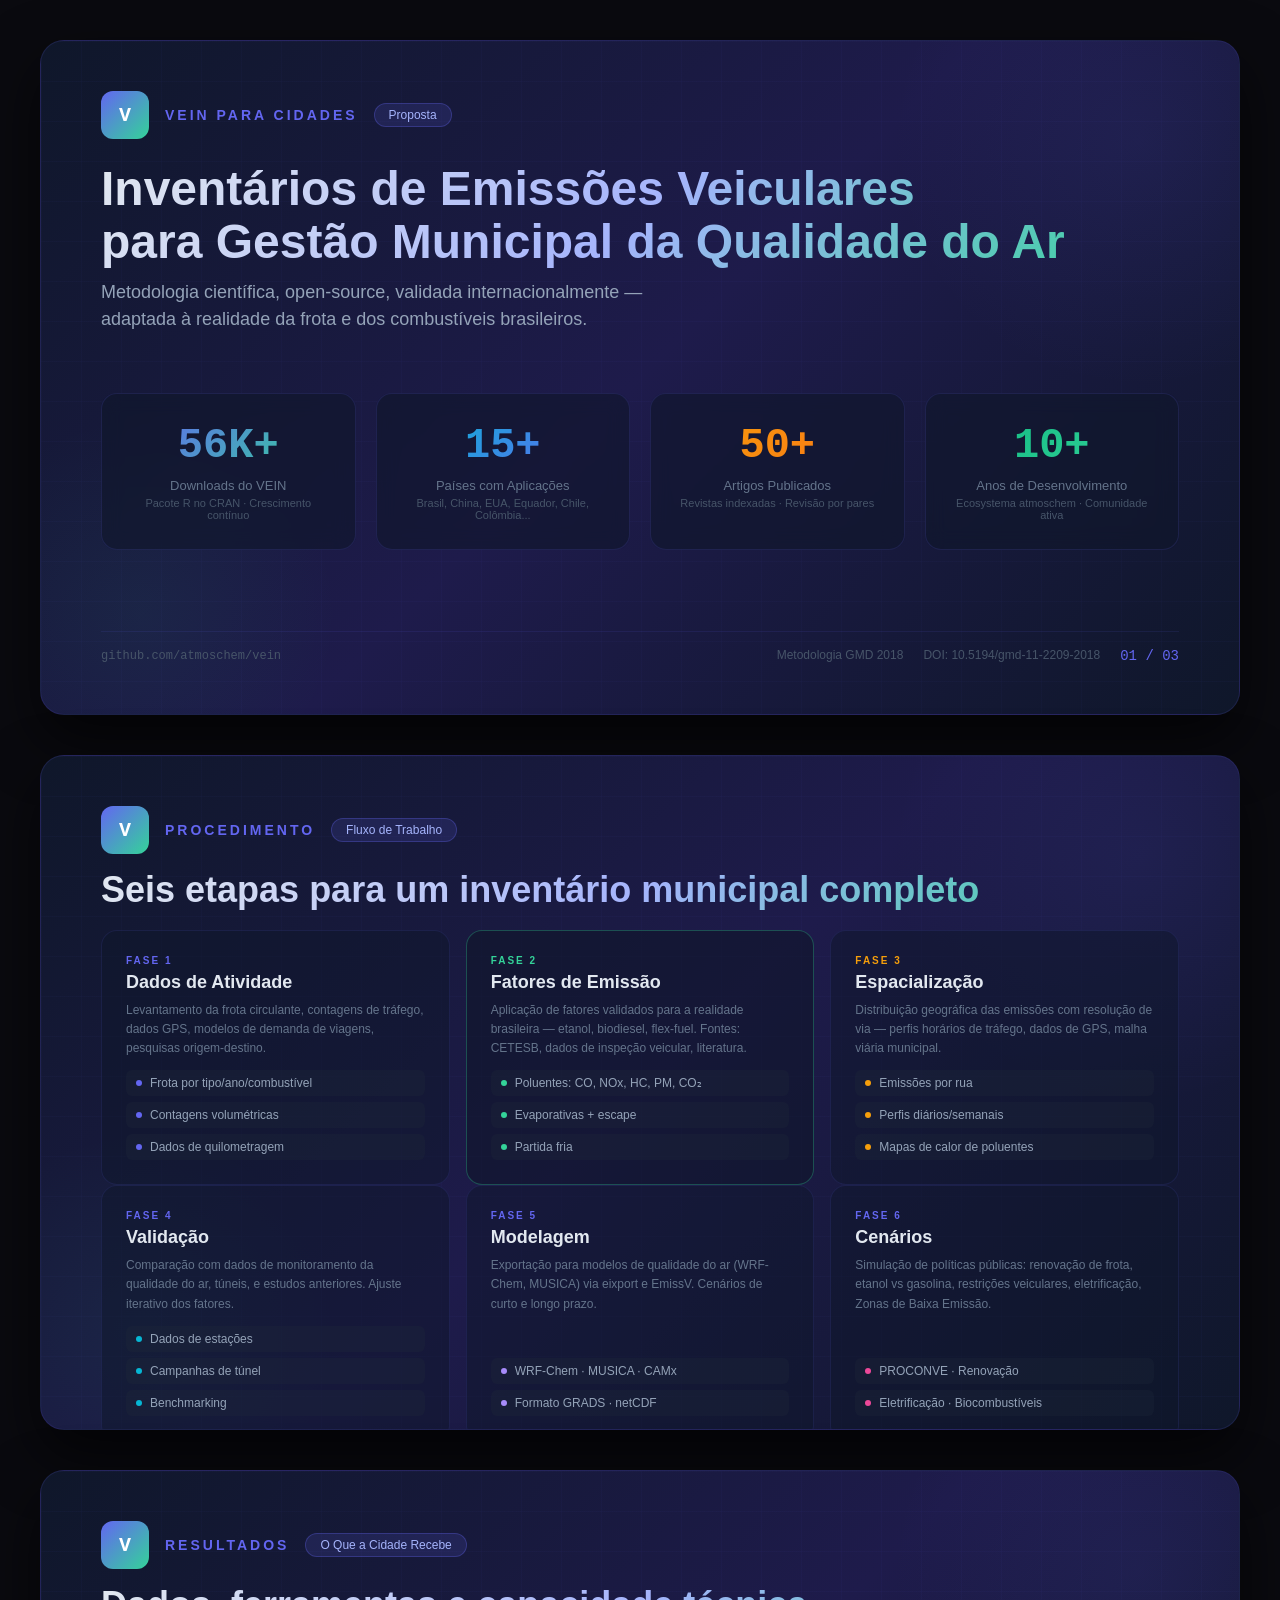
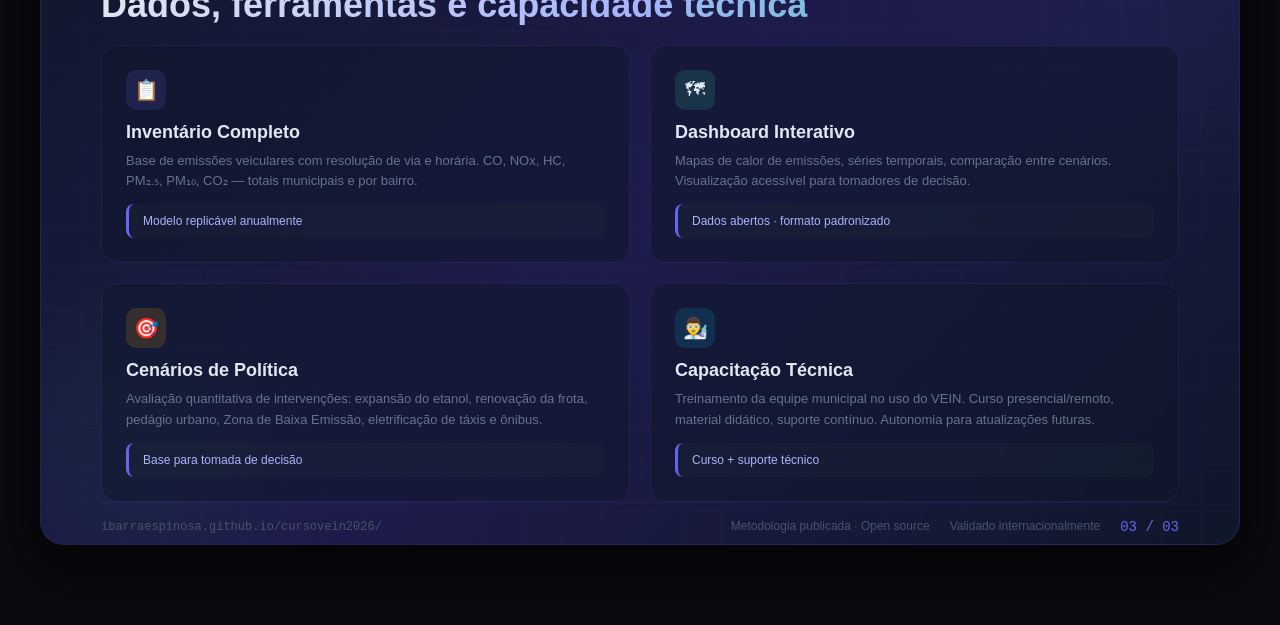
==== other/vein_proposta_cidades.html @ bad384a3 "add more slides" ====
<!DOCTYPE html>
<html lang="pt-BR">
<head>
<meta charset="UTF-8">
<meta name="viewport" content="width=device-width, initial-scale=1.0">
<title>VEIN — Gestão da Qualidade do Ar para Cidades</title>
<style>
* { margin: 0; padding: 0; box-sizing: border-box; }

body {
  background: #0a0a0f;
  font-family: -apple-system, BlinkMacSystemFont, 'Segoe UI', Roboto, 'Helvetica Neue', Arial, sans-serif;
  color: #e2e8f0;
  display: flex;
  flex-direction: column;
  align-items: center;
  padding: 40px 20px;
}

.slide {
  width: 1200px;
  height: 675px;
  background: linear-gradient(135deg, #0f172a 0%, #1e1b4b 50%, #0f172a 100%);
  border-radius: 24px;
  position: relative;
  overflow: hidden;
  margin-bottom: 40px;
  box-shadow: 0 25px 60px rgba(0,0,0,0.6);
  border: 1px solid rgba(99,102,241,0.15);
}

.slide::before {
  content: '';
  position: absolute;
  inset: 0;
  background-image:
    linear-gradient(rgba(99,102,241,0.03) 1px, transparent 1px),
    linear-gradient(90deg, rgba(99,102,241,0.03) 1px, transparent 1px);
  background-size: 40px 40px;
  pointer-events: none;
}

.glow-1 {
  position: absolute;
  width: 500px;
  height: 500px;
  border-radius: 50%;
  background: radial-gradient(circle, rgba(99,102,241,0.08), transparent 70%);
  top: -150px;
  right: -150px;
  pointer-events: none;
}
.glow-2 {
  position: absolute;
  width: 400px;
  height: 400px;
  border-radius: 50%;
  background: radial-gradient(circle, rgba(52,211,153,0.06), transparent 70%);
  bottom: -100px;
  left: -100px;
  pointer-events: none;
}

.slide-content {
  position: relative;
  z-index: 1;
  padding: 50px 60px;
  height: 100%;
  display: flex;
  flex-direction: column;
}

.hero-header {
  display: flex;
  align-items: center;
  gap: 16px;
  margin-bottom: 16px;
}
.hero-logo {
  width: 48px;
  height: 48px;
  background: linear-gradient(135deg, #6366f1, #34d399);
  border-radius: 12px;
  display: flex;
  align-items: center;
  justify-content: center;
  font-family: 'Courier New', monospace;
  font-weight: 700;
  font-size: 20px;
  color: white;
}
.hero-title {
  font-size: 14px;
  text-transform: uppercase;
  letter-spacing: 3px;
  color: #6366f1;
  font-weight: 600;
}
.hero-badge {
  background: rgba(99,102,241,0.15);
  border: 1px solid rgba(99,102,241,0.3);
  padding: 4px 14px;
  border-radius: 20px;
  font-size: 12px;
  color: #a5b4fc;
}

.main-headline {
  font-size: 48px;
  font-weight: 800;
  line-height: 1.1;
  margin-top: 8px;
  background: linear-gradient(135deg, #e2e8f0 0%, #a5b4fc 50%, #34d399 100%);
  -webkit-background-clip: text;
  -webkit-text-fill-color: transparent;
  background-clip: text;
}
.subheadline {
  font-size: 18px;
  color: #94a3b8;
  font-weight: 300;
  margin-top: 10px;
  max-width: 700px;
  line-height: 1.5;
}

/* Slide 1 stats */
.stats-grid {
  display: grid;
  grid-template-columns: repeat(4, 1fr);
  gap: 20px;
  margin-top: auto;
  margin-bottom: 20px;
}
.stat-card {
  background: rgba(15,23,42,0.6);
  border: 1px solid rgba(99,102,241,0.15);
  border-radius: 16px;
  padding: 28px 24px;
  text-align: center;
  backdrop-filter: blur(10px);
}
.stat-number {
  font-size: 42px;
  font-weight: 800;
  background: linear-gradient(135deg, #6366f1, #34d399);
  -webkit-background-clip: text;
  -webkit-text-fill-color: transparent;
  background-clip: text;
  font-family: 'Courier New', monospace;
}
.stat-number.cyan {
  background: linear-gradient(135deg, #06b6d4, #6366f1);
  -webkit-background-clip: text;
  -webkit-text-fill-color: transparent;
  background-clip: text;
}
.stat-number.amber {
  background: linear-gradient(135deg, #f59e0b, #f97316);
  -webkit-background-clip: text;
  -webkit-text-fill-color: transparent;
  background-clip: text;
}
.stat-number.emerald {
  background: linear-gradient(135deg, #10b981, #34d399);
  -webkit-background-clip: text;
  -webkit-text-fill-color: transparent;
  background-clip: text;
}
.stat-label {
  font-size: 13px;
  color: #64748b;
  margin-top: 8px;
  font-weight: 500;
}
.stat-sublabel {
  font-size: 11px;
  color: #475569;
  margin-top: 4px;
}

/* Slide 2 pipeline */
.pipeline-block {
  display: grid;
  grid-template-columns: 1fr 1fr 1fr;
  gap: 16px;
  flex: 1;
  margin-top: 20px;
}
.pipeline-card {
  background: rgba(15,23,42,0.5);
  border: 1px solid rgba(99,102,241,0.12);
  border-radius: 16px;
  padding: 24px;
  display: flex;
  flex-direction: column;
}
.pipeline-card.highlight {
  border-color: rgba(52,211,153,0.3);
  background: rgba(15,23,42,0.6);
}
.card-phase {
  font-size: 10px;
  text-transform: uppercase;
  letter-spacing: 2px;
  color: #6366f1;
  font-weight: 600;
  margin-bottom: 6px;
}
.card-phase.green { color: #34d399; }
.card-phase.amber { color: #f59e0b; }
.card-title {
  font-size: 18px;
  font-weight: 700;
  color: #e2e8f0;
  margin-bottom: 8px;
}
.card-desc {
  font-size: 12px;
  color: #64748b;
  line-height: 1.6;
  flex: 1;
}
.card-items {
  margin-top: 12px;
  display: flex;
  flex-direction: column;
  gap: 6px;
}
.card-item {
  display: flex;
  align-items: center;
  gap: 8px;
  font-size: 12px;
  color: #94a3b8;
  padding: 6px 10px;
  background: rgba(30,41,59,0.3);
  border-radius: 6px;
}
.card-item-dot {
  width: 6px;
  height: 6px;
  border-radius: 50%;
  flex-shrink: 0;
}
.card-item-dot.blue { background: #6366f1; }
.card-item-dot.green { background: #34d399; }
.card-item-dot.amber { background: #f59e0b; }
.card-item-dot.cyan { background: #06b6d4; }
.card-item-dot.purple { background: #a78bfa; }
.card-item-dot.pink { background: #ec4899; }

/* Slide 3 benefits */
.benefits-grid {
  display: grid;
  grid-template-columns: 1fr 1fr;
  gap: 20px;
  flex: 1;
  margin-top: 20px;
}
.benefit-card {
  background: rgba(15,23,42,0.5);
  border: 1px solid rgba(99,102,241,0.12);
  border-radius: 16px;
  padding: 24px;
  display: flex;
  flex-direction: column;
}
.benefit-icon-big {
  width: 40px;
  height: 40px;
  border-radius: 10px;
  display: flex;
  align-items: center;
  justify-content: center;
  font-size: 20px;
  margin-bottom: 12px;
}
.benefit-icon-big.blue { background: rgba(99,102,241,0.15); }
.benefit-icon-big.green { background: rgba(52,211,153,0.15); }
.benefit-icon-big.amber { background: rgba(245,158,11,0.15); }
.benefit-icon-big.cyan { background: rgba(6,182,212,0.15); }
.benefit-icon-big.purple { background: rgba(167,139,250,0.15); }
.benefit-icon-big.pink { background: rgba(236,72,153,0.15); }
.benefit-title-card {
  font-size: 18px;
  font-weight: 700;
  color: #e2e8f0;
  margin-bottom: 8px;
}
.benefit-desc-card {
  font-size: 13px;
  color: #64748b;
  line-height: 1.6;
  flex: 1;
}
.benefit-metric {
  margin-top: 12px;
  padding: 10px 14px;
  background: rgba(30,41,59,0.3);
  border-radius: 8px;
  font-size: 12px;
  color: #a5b4fc;
  border-left: 3px solid #6366f1;
}

/* Footer */
.slide-footer {
  margin-top: auto;
  display: flex;
  justify-content: space-between;
  align-items: center;
  padding-top: 16px;
  border-top: 1px solid rgba(99,102,241,0.1);
}
.footer-left {
  font-size: 12px;
  color: #475569;
  font-family: 'Courier New', monospace;
}
.footer-right {
  display: flex;
  gap: 20px;
  font-size: 12px;
  color: #475569;
}
.page-indicator {
  font-family: 'Courier New', monospace;
  color: #6366f1;
  font-size: 14px;
}

@media (max-width: 1240px) {
  .slide { width: 100%; height: auto; min-height: 675px; }
}
</style>
</head>
<body>

<!-- ====== SLIDE 1: O QUE É / CREDIBILIDADE ====== -->
<div class="slide">
  <div class="glow-1"></div>
  <div class="glow-2"></div>
  <div class="slide-content">
    <div class="hero-header">
      <div class="hero-logo">V</div>
      <span class="hero-title">VEIN para Cidades</span>
      <span class="hero-badge">Proposta</span>
    </div>

    <div class="main-headline">
      Inventários de Emissões Veiculares<br>
      para Gestão Municipal da Qualidade do Ar
    </div>
    <div class="subheadline">
      Metodologia científica, open-source, validada internacionalmente —<br>
      adaptada à realidade da frota e dos combustíveis brasileiros.
    </div>

    <div class="stats-grid">
      <div class="stat-card">
        <div class="stat-number">56K+</div>
        <div class="stat-label">Downloads do VEIN</div>
        <div class="stat-sublabel">Pacote R no CRAN · Crescimento contínuo</div>
      </div>
      <div class="stat-card">
        <div class="stat-number cyan">15+</div>
        <div class="stat-label">Países com Aplicações</div>
        <div class="stat-sublabel">Brasil, China, EUA, Equador, Chile, Colômbia...</div>
      </div>
      <div class="stat-card">
        <div class="stat-number amber">50+</div>
        <div class="stat-label">Artigos Publicados</div>
        <div class="stat-sublabel">Revistas indexadas · Revisão por pares</div>
      </div>
      <div class="stat-card">
        <div class="stat-number emerald">10+</div>
        <div class="stat-label">Anos de Desenvolvimento</div>
        <div class="stat-sublabel">Ecosystema atmoschem · Comunidade ativa</div>
      </div>
    </div>

    <div class="slide-footer">
      <div class="footer-left">github.com/atmoschem/vein</div>
      <div class="footer-right">
        <span>Metodologia GMD 2018</span>
        <span>DOI: 10.5194/gmd-11-2209-2018</span>
        <span class="page-indicator">01 / 03</span>
      </div>
    </div>
  </div>
</div>

<!-- ====== SLIDE 2: METODOLOGIA / PROCEDIMENTO ====== -->
<div class="slide">
  <div class="glow-1"></div>
  <div class="glow-2"></div>
  <div class="slide-content">
    <div class="hero-header">
      <div class="hero-logo">V</div>
      <span class="hero-title">Procedimento</span>
      <span class="hero-badge">Fluxo de Trabalho</span>
    </div>

    <div class="main-headline" style="font-size:36px; margin-top:0;">
      Seis etapas para um inventário municipal completo
    </div>

    <div class="pipeline-block">
      <div class="pipeline-card">
        <div class="card-phase">Fase 1</div>
        <div class="card-title">Dados de Atividade</div>
        <div class="card-desc">Levantamento da frota circulante, contagens de tráfego, dados GPS, modelos de demanda de viagens, pesquisas origem-destino.</div>
        <div class="card-items">
          <div class="card-item"><div class="card-item-dot blue"></div> Frota por tipo/ano/combustível</div>
          <div class="card-item"><div class="card-item-dot blue"></div> Contagens volumétricas</div>
          <div class="card-item"><div class="card-item-dot blue"></div> Dados de quilometragem</div>
        </div>
      </div>

      <div class="pipeline-card highlight">
        <div class="card-phase green">Fase 2</div>
        <div class="card-title">Fatores de Emissão</div>
        <div class="card-desc">Aplicação de fatores validados para a realidade brasileira — etanol, biodiesel, flex-fuel. Fontes: CETESB, dados de inspeção veicular, literatura.</div>
        <div class="card-items">
          <div class="card-item"><div class="card-item-dot green"></div> Poluentes: CO, NOx, HC, PM, CO₂</div>
          <div class="card-item"><div class="card-item-dot green"></div> Evaporativas + escape</div>
          <div class="card-item"><div class="card-item-dot green"></div> Partida fria</div>
        </div>
      </div>

      <div class="pipeline-card">
        <div class="card-phase amber">Fase 3</div>
        <div class="card-title">Espacialização</div>
        <div class="card-desc">Distribuição geográfica das emissões com resolução de via — perfis horários de tráfego, dados de GPS, malha viária municipal.</div>
        <div class="card-items">
          <div class="card-item"><div class="card-item-dot amber"></div> Emissões por rua</div>
          <div class="card-item"><div class="card-item-dot amber"></div> Perfis diários/semanais</div>
          <div class="card-item"><div class="card-item-dot amber"></div> Mapas de calor de poluentes</div>
        </div>
      </div>
    </div>

    <div class="pipeline-block" style="grid-template-columns: 1fr 1fr 1fr; margin-top: 0;">
      <div class="pipeline-card">
        <div class="card-phase cyan">Fase 4</div>
        <div class="card-title">Validação</div>
        <div class="card-desc">Comparação com dados de monitoramento da qualidade do ar, túneis, e estudos anteriores. Ajuste iterativo dos fatores.</div>
        <div class="card-items">
          <div class="card-item"><div class="card-item-dot cyan"></div> Dados de estações</div>
          <div class="card-item"><div class="card-item-dot cyan"></div> Campanhas de túnel</div>
          <div class="card-item"><div class="card-item-dot cyan"></div> Benchmarking</div>
        </div>
      </div>

      <div class="pipeline-card">
        <div class="card-phase purple">Fase 5</div>
        <div class="card-title">Modelagem</div>
        <div class="card-desc">Exportação para modelos de qualidade do ar (WRF-Chem, MUSICA) via eixport e EmissV. Cenários de curto e longo prazo.</div>
        <div class="card-items">
          <div class="card-item"><div class="card-item-dot purple"></div> WRF-Chem · MUSICA · CAMx</div>
          <div class="card-item"><div class="card-item-dot purple"></div> Formato GRADS · netCDF</div>
        </div>
      </div>

      <div class="pipeline-card">
        <div class="card-phase pink">Fase 6</div>
        <div class="card-title">Cenários</div>
        <div class="card-desc">Simulação de políticas públicas: renovação de frota, etanol vs gasolina, restrições veiculares, eletrificação, Zonas de Baixa Emissão.</div>
        <div class="card-items">
          <div class="card-item"><div class="card-item-dot pink"></div> PROCONVE · Renovação</div>
          <div class="card-item"><div class="card-item-dot pink"></div> Eletrificação · Biocombustíveis</div>
        </div>
      </div>
    </div>

    <div class="slide-footer">
      <div class="footer-left">ibarraespinosa.github.io</div>
      <div class="footer-right">
        <span>VEIN + eixport + EmissV</span>
        <span>Ecosystema atmoschem</span>
        <span class="page-indicator">02 / 03</span>
      </div>
    </div>
  </div>
</div>

<!-- ====== SLIDE 3: ENTREGÁVEIS / VALOR PARA CIDADE ====== -->
<div class="slide">
  <div class="glow-1"></div>
  <div class="glow-2"></div>
  <div class="slide-content">
    <div class="hero-header">
      <div class="hero-logo">V</div>
      <span class="hero-title">Resultados</span>
      <span class="hero-badge">O Que a Cidade Recebe</span>
    </div>

    <div class="main-headline" style="font-size:36px; margin-top:0;">
      Dados, ferramentas e capacidade técnica
    </div>

    <div class="benefits-grid">
      <div class="benefit-card">
        <div class="benefit-icon-big blue">📋</div>
        <div class="benefit-title-card">Inventário Completo</div>
        <div class="benefit-desc-card">
          Base de emissões veiculares com resolução de via e horária. CO, NOx, HC, PM₂.₅, PM₁₀, CO₂ — totais municipais e por bairro.
        </div>
        <div class="benefit-metric">Modelo replicável anualmente</div>
      </div>

      <div class="benefit-card">
        <div class="benefit-icon-big green">🗺</div>
        <div class="benefit-title-card">Dashboard Interativo</div>
        <div class="benefit-desc-card">
          Mapas de calor de emissões, séries temporais, comparação entre cenários. Visualização acessível para tomadores de decisão.
        </div>
        <div class="benefit-metric">Dados abertos · formato padronizado</div>
      </div>

      <div class="benefit-card">
        <div class="benefit-icon-big amber">🎯</div>
        <div class="benefit-title-card">Cenários de Política</div>
        <div class="benefit-desc-card">
          Avaliação quantitativa de intervenções: expansão do etanol, renovação da frota, pedágio urbano, Zona de Baixa Emissão, eletrificação de táxis e ônibus.
        </div>
        <div class="benefit-metric">Base para tomada de decisão</div>
      </div>

      <div class="benefit-card">
        <div class="benefit-icon-big cyan">👨‍🔬</div>
        <div class="benefit-title-card">Capacitação Técnica</div>
        <div class="benefit-desc-card">
          Treinamento da equipe municipal no uso do VEIN. Curso presencial/remoto, material didático, suporte contínuo. Autonomia para atualizações futuras.
        </div>
        <div class="benefit-metric">Curso + suporte técnico</div>
      </div>
    </div>

    <div class="slide-footer">
      <div class="footer-left">ibarraespinosa.github.io/cursovein2026/</div>
      <div class="footer-right">
        <span>Metodologia publicada · Open source</span>
        <span>Validado internacionalmente</span>
        <span class="page-indicator">03 / 03</span>
      </div>
    </div>
  </div>
</div>

</body>
</html>
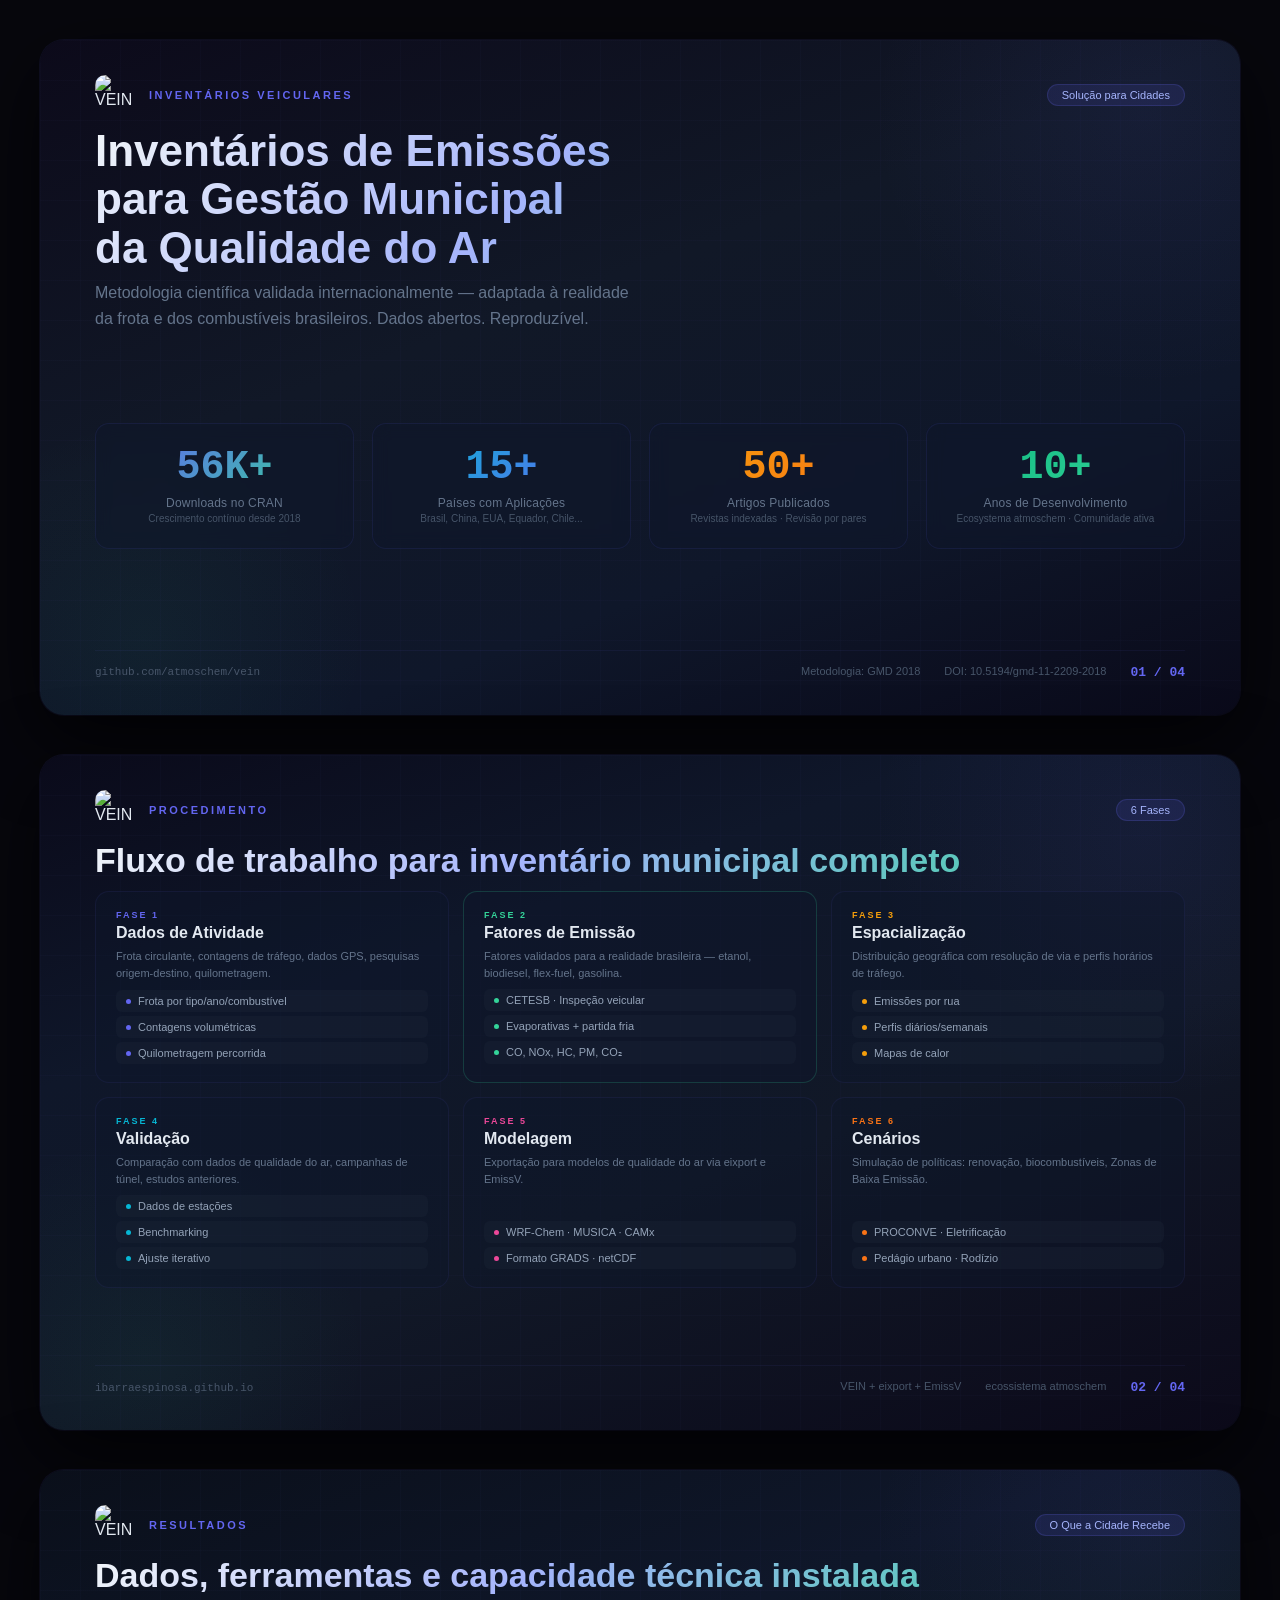
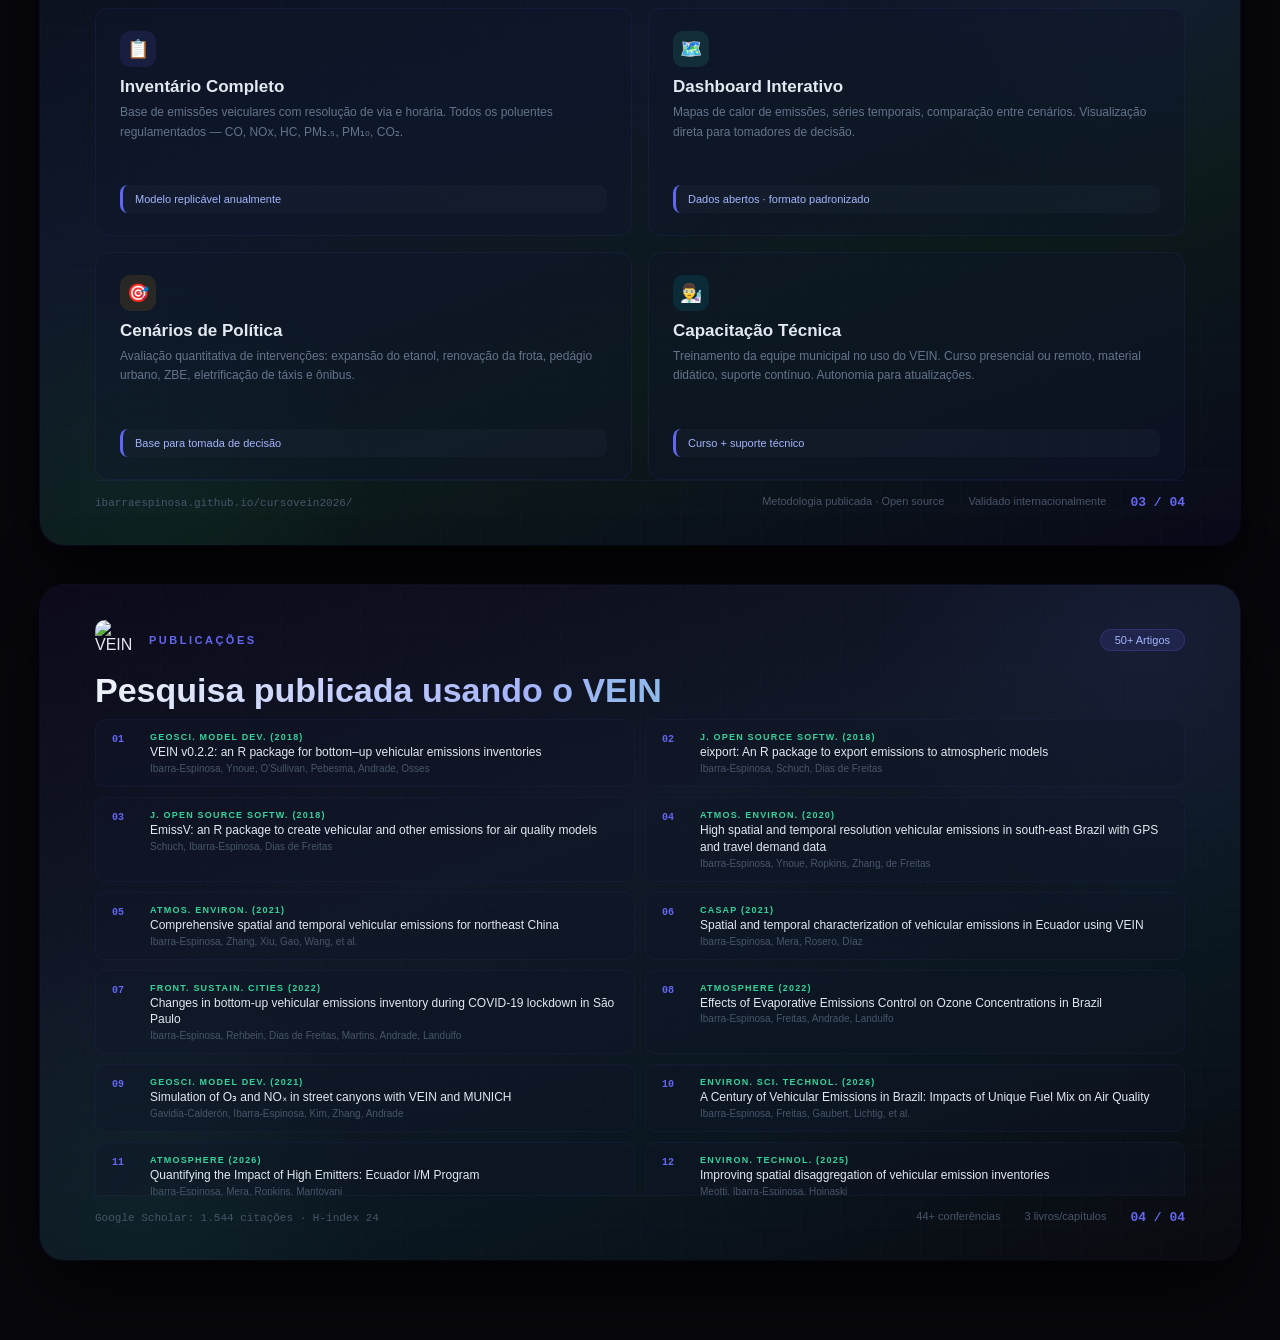
==== commit 8d51cc56: "vein pres" ====
--- a/other/vein_proposta_cidades.html
+++ b/other/vein_proposta_cidades.html
@@ -3,12 +3,12 @@
 <head>
 <meta charset="UTF-8">
 <meta name="viewport" content="width=device-width, initial-scale=1.0">
-<title>VEIN — Gestão da Qualidade do Ar para Cidades</title>
+<title>VEIN — Inventários de Emissões para Cidades</title>
 <style>
 * { margin: 0; padding: 0; box-sizing: border-box; }
 
 body {
-  background: #0a0a0f;
+  background: #07070d;
   font-family: -apple-system, BlinkMacSystemFont, 'Segoe UI', Roboto, 'Helvetica Neue', Arial, sans-serif;
   color: #e2e8f0;
   display: flex;
@@ -17,137 +17,174 @@
   padding: 40px 20px;
 }
 
+/* ---- SLIDE ---- */
 .slide {
   width: 1200px;
   height: 675px;
-  background: linear-gradient(135deg, #0f172a 0%, #1e1b4b 50%, #0f172a 100%);
-  border-radius: 24px;
   position: relative;
   overflow: hidden;
   margin-bottom: 40px;
-  box-shadow: 0 25px 60px rgba(0,0,0,0.6);
-  border: 1px solid rgba(99,102,241,0.15);
-}
-
+  border-radius: 24px;
+  box-shadow: 0 25px 80px rgba(0,0,0,0.7), 0 0 0 1px rgba(99,102,241,0.1);
+}
+
+/* Gradient background variants */
+.slide-bg-1 { background: linear-gradient(160deg, #0c0a1a 0%, #111827 40%, #0f172a 70%, #0a0a1a 100%); }
+.slide-bg-2 { background: linear-gradient(160deg, #0a0a1a 0%, #0f172a 30%, #111827 60%, #0c0a1a 100%); }
+.slide-bg-3 { background: linear-gradient(160deg, #0a0f1a 0%, #0f172a 35%, #0c1a1a 65%, #0a0a1a 100%); }
+.slide-bg-4 { background: linear-gradient(160deg, #0c0a1a 0%, #111827 40%, #0a1720 70%, #0a0a0f 100%); }
+
+/* Grid overlay */
 .slide::before {
   content: '';
   position: absolute;
   inset: 0;
   background-image:
-    linear-gradient(rgba(99,102,241,0.03) 1px, transparent 1px),
-    linear-gradient(90deg, rgba(99,102,241,0.03) 1px, transparent 1px);
+    linear-gradient(rgba(99,102,241,0.025) 1px, transparent 1px),
+    linear-gradient(90deg, rgba(99,102,241,0.025) 1px, transparent 1px);
   background-size: 40px 40px;
   pointer-events: none;
-}
-
-.glow-1 {
+  z-index: 1;
+}
+
+/* Glow orbs */
+.glow-top-right {
   position: absolute;
-  width: 500px;
-  height: 500px;
+  width: 550px;
+  height: 550px;
   border-radius: 50%;
-  background: radial-gradient(circle, rgba(99,102,241,0.08), transparent 70%);
-  top: -150px;
-  right: -150px;
+  background: radial-gradient(circle, rgba(99,102,241,0.07), transparent 70%);
+  top: -200px;
+  right: -180px;
   pointer-events: none;
-}
-.glow-2 {
+  z-index: 0;
+}
+.glow-bottom-left {
+  position: absolute;
+  width: 450px;
+  height: 450px;
+  border-radius: 50%;
+  background: radial-gradient(circle, rgba(52,211,153,0.05), transparent 70%);
+  bottom: -150px;
+  left: -120px;
+  pointer-events: none;
+  z-index: 0;
+}
+.glow-mid {
   position: absolute;
   width: 400px;
   height: 400px;
   border-radius: 50%;
-  background: radial-gradient(circle, rgba(52,211,153,0.06), transparent 70%);
-  bottom: -100px;
+  background: radial-gradient(circle, rgba(99,102,241,0.04), transparent 70%);
+  top: 40%;
   left: -100px;
   pointer-events: none;
-}
-
+  z-index: 0;
+}
+
+/* Content wrapper */
 .slide-content {
   position: relative;
-  z-index: 1;
-  padding: 50px 60px;
+  z-index: 2;
+  padding: 35px 55px;
   height: 100%;
   display: flex;
   flex-direction: column;
 }
 
-.hero-header {
+/* ---- HEADER BAR ---- */
+.slide-header {
   display: flex;
   align-items: center;
-  gap: 16px;
-  margin-bottom: 16px;
-}
-.hero-logo {
-  width: 48px;
-  height: 48px;
-  background: linear-gradient(135deg, #6366f1, #34d399);
-  border-radius: 12px;
+  justify-content: space-between;
+  margin-bottom: 12px;
+}
+.header-left {
   display: flex;
   align-items: center;
-  justify-content: center;
-  font-family: 'Courier New', monospace;
-  font-weight: 700;
-  font-size: 20px;
-  color: white;
-}
-.hero-title {
-  font-size: 14px;
+  gap: 14px;
+}
+.header-logo {
+  width: 40px;
+  height: 40px;
+  border-radius: 10px;
+  object-fit: contain;
+}
+.header-tagline {
+  font-size: 11px;
   text-transform: uppercase;
-  letter-spacing: 3px;
+  letter-spacing: 2.5px;
   color: #6366f1;
   font-weight: 600;
 }
-.hero-badge {
-  background: rgba(99,102,241,0.15);
-  border: 1px solid rgba(99,102,241,0.3);
+.header-badge {
+  background: rgba(99,102,241,0.12);
+  border: 1px solid rgba(99,102,241,0.2);
   padding: 4px 14px;
   border-radius: 20px;
-  font-size: 12px;
+  font-size: 11px;
   color: #a5b4fc;
-}
-
+  font-weight: 500;
+}
+
+/* ---- HEADLINES ---- */
 .main-headline {
-  font-size: 48px;
+  font-size: 44px;
   font-weight: 800;
   line-height: 1.1;
-  margin-top: 8px;
-  background: linear-gradient(135deg, #e2e8f0 0%, #a5b4fc 50%, #34d399 100%);
+  background: linear-gradient(135deg, #f1f5f9 0%, #a5b4fc 40%, #34d399 100%);
   -webkit-background-clip: text;
   -webkit-text-fill-color: transparent;
   background-clip: text;
 }
+.main-headline.smaller {
+  font-size: 34px;
+}
 .subheadline {
-  font-size: 18px;
-  color: #94a3b8;
+  font-size: 16px;
+  color: #64748b;
   font-weight: 300;
-  margin-top: 10px;
-  max-width: 700px;
-  line-height: 1.5;
-}
-
-/* Slide 1 stats */
+  margin-top: 8px;
+  max-width: 680px;
+  line-height: 1.6;
+}
+
+/* ---- STATS GRID (Slide 1) ---- */
 .stats-grid {
   display: grid;
   grid-template-columns: repeat(4, 1fr);
-  gap: 20px;
+  gap: 18px;
   margin-top: auto;
-  margin-bottom: 20px;
+  margin-bottom: 10px;
 }
 .stat-card {
-  background: rgba(15,23,42,0.6);
-  border: 1px solid rgba(99,102,241,0.15);
-  border-radius: 16px;
-  padding: 28px 24px;
+  background: rgba(15,23,42,0.5);
+  border: 1px solid rgba(99,102,241,0.1);
+  border-radius: 14px;
+  padding: 24px 20px;
   text-align: center;
-  backdrop-filter: blur(10px);
+  backdrop-filter: blur(8px);
+  transition: transform 0.2s, border-color 0.2s;
+}
+.stat-card:hover {
+  border-color: rgba(99,102,241,0.3);
+  transform: translateY(-2px);
 }
 .stat-number {
-  font-size: 42px;
+  font-size: 40px;
   font-weight: 800;
   background: linear-gradient(135deg, #6366f1, #34d399);
   -webkit-background-clip: text;
   -webkit-text-fill-color: transparent;
   background-clip: text;
   font-family: 'Courier New', monospace;
+  line-height: 1;
+}
+.stat-number.amber {
+  background: linear-gradient(135deg, #f59e0b, #f97316);
+  -webkit-background-clip: text;
+  -webkit-text-fill-color: transparent;
+  background-clip: text;
 }
 .stat-number.cyan {
   background: linear-gradient(135deg, #06b6d4, #6366f1);
@@ -155,12 +192,6 @@
   -webkit-text-fill-color: transparent;
   background-clip: text;
 }
-.stat-number.amber {
-  background: linear-gradient(135deg, #f59e0b, #f97316);
-  -webkit-background-clip: text;
-  -webkit-text-fill-color: transparent;
-  background-clip: text;
-}
 .stat-number.emerald {
   background: linear-gradient(135deg, #10b981, #34d399);
   -webkit-background-clip: text;
@@ -168,166 +199,268 @@
   background-clip: text;
 }
 .stat-label {
-  font-size: 13px;
+  font-size: 12px;
   color: #64748b;
   margin-top: 8px;
   font-weight: 500;
+  letter-spacing: 0.2px;
 }
 .stat-sublabel {
+  font-size: 10px;
+  color: #475569;
+  margin-top: 3px;
+}
+
+/* ---- FOOTER ---- */
+.slide-footer {
+  margin-top: auto;
+  display: flex;
+  justify-content: space-between;
+  align-items: center;
+  padding-top: 14px;
+  border-top: 1px solid rgba(99,102,241,0.07);
+}
+.footer-left {
   font-size: 11px;
   color: #475569;
-  margin-top: 4px;
-}
-
-/* Slide 2 pipeline */
-.pipeline-block {
+  font-family: 'Courier New', monospace;
+}
+.footer-right {
+  display: flex;
+  gap: 24px;
+  font-size: 11px;
+  color: #475569;
+}
+.page-indicator {
+  font-family: 'Courier New', monospace;
+  color: #6366f1;
+  font-size: 13px;
+  font-weight: 600;
+}
+
+/* ---- GIF BACKGROUND on slide 1 ---- */
+.gif-bg {
+  position: absolute;
+  bottom: 80px;
+  right: 0;
+  width: 600px;
+  height: auto;
+  opacity: 0.08;
+  pointer-events: none;
+  z-index: 0;
+  object-fit: contain;
+}
+
+/* ---- PIPELINE (Slide 2) ---- */
+.pipeline-wrapper {
+  display: flex;
+  flex-direction: column;
+  gap: 0;
+  flex: 1;
+  margin-top: 12px;
+}
+.pipeline-row {
   display: grid;
   grid-template-columns: 1fr 1fr 1fr;
+  gap: 14px;
+}
+.pipeline-row + .pipeline-row {
+  margin-top: 14px;
+}
+.pipe-card {
+  background: rgba(15,23,42,0.45);
+  border: 1px solid rgba(99,102,241,0.08);
+  border-radius: 14px;
+  padding: 18px 20px;
+  display: flex;
+  flex-direction: column;
+  transition: border-color 0.2s;
+}
+.pipe-card:hover {
+  border-color: rgba(99,102,241,0.25);
+}
+.pipe-card.highlight {
+  border-color: rgba(52,211,153,0.2);
+  background: rgba(15,23,42,0.55);
+}
+.pipe-phase {
+  font-size: 9px;
+  text-transform: uppercase;
+  letter-spacing: 2px;
+  font-weight: 600;
+  margin-bottom: 4px;
+}
+.pipe-phase.purple { color: #6366f1; }
+.pipe-phase.green { color: #34d399; }
+.pipe-phase.amber { color: #f59e0b; }
+.pipe-phase.cyan { color: #06b6d4; }
+.pipe-phase.pink { color: #ec4899; }
+.pipe-phase.orange { color: #f97316; }
+
+.pipe-title {
+  font-size: 16px;
+  font-weight: 700;
+  color: #e2e8f0;
+  margin-bottom: 6px;
+}
+.pipe-desc {
+  font-size: 11px;
+  color: #64748b;
+  line-height: 1.5;
+  flex: 1;
+}
+.pipe-items {
+  margin-top: 8px;
+  display: flex;
+  flex-direction: column;
+  gap: 4px;
+}
+.pipe-item {
+  display: flex;
+  align-items: center;
+  gap: 7px;
+  font-size: 11px;
+  color: #94a3b8;
+  padding: 5px 10px;
+  background: rgba(30,41,59,0.3);
+  border-radius: 6px;
+}
+.pipe-dot {
+  width: 5px;
+  height: 5px;
+  border-radius: 50%;
+  flex-shrink: 0;
+}
+.pipe-dot.purple { background: #6366f1; }
+.pipe-dot.green { background: #34d399; }
+.pipe-dot.amber { background: #f59e0b; }
+.pipe-dot.cyan { background: #06b6d4; }
+.pipe-dot.pink { background: #ec4899; }
+.pipe-dot.orange { background: #f97316; }
+
+/* ---- BENEFITS (Slide 3) ---- */
+.benefits-wrap {
+  display: grid;
+  grid-template-columns: 1fr 1fr;
   gap: 16px;
   flex: 1;
-  margin-top: 20px;
-}
-.pipeline-card {
-  background: rgba(15,23,42,0.5);
-  border: 1px solid rgba(99,102,241,0.12);
-  border-radius: 16px;
-  padding: 24px;
+  margin-top: 14px;
+}
+.benefit-card {
+  background: rgba(15,23,42,0.45);
+  border: 1px solid rgba(99,102,241,0.08);
+  border-radius: 14px;
+  padding: 22px 24px;
   display: flex;
   flex-direction: column;
-}
-.pipeline-card.highlight {
-  border-color: rgba(52,211,153,0.3);
-  background: rgba(15,23,42,0.6);
-}
-.card-phase {
-  font-size: 10px;
-  text-transform: uppercase;
-  letter-spacing: 2px;
-  color: #6366f1;
-  font-weight: 600;
-  margin-bottom: 6px;
-}
-.card-phase.green { color: #34d399; }
-.card-phase.amber { color: #f59e0b; }
-.card-title {
+  transition: border-color 0.2s;
+}
+.benefit-card:hover {
+  border-color: rgba(99,102,241,0.25);
+}
+.benefit-icon-box {
+  width: 36px;
+  height: 36px;
+  border-radius: 10px;
+  display: flex;
+  align-items: center;
+  justify-content: center;
   font-size: 18px;
+  margin-bottom: 10px;
+}
+.benefit-icon-box.blue { background: rgba(99,102,241,0.12); }
+.benefit-icon-box.green { background: rgba(52,211,153,0.12); }
+.benefit-icon-box.amber { background: rgba(245,158,11,0.12); }
+.benefit-icon-box.cyan { background: rgba(6,182,212,0.12); }
+.benefit-icon-box.purple { background: rgba(167,139,250,0.12); }
+.benefit-icon-box.pink { background: rgba(236,72,153,0.12); }
+
+.benefit-title-card {
+  font-size: 17px;
   font-weight: 700;
   color: #e2e8f0;
-  margin-bottom: 8px;
-}
-.card-desc {
+  margin-bottom: 6px;
+}
+.benefit-desc-card {
   font-size: 12px;
   color: #64748b;
   line-height: 1.6;
   flex: 1;
 }
-.card-items {
-  margin-top: 12px;
-  display: flex;
-  flex-direction: column;
-  gap: 6px;
-}
-.card-item {
-  display: flex;
-  align-items: center;
-  gap: 8px;
-  font-size: 12px;
-  color: #94a3b8;
-  padding: 6px 10px;
+.benefit-footer {
+  margin-top: 10px;
+  padding: 8px 12px;
   background: rgba(30,41,59,0.3);
-  border-radius: 6px;
-}
-.card-item-dot {
-  width: 6px;
-  height: 6px;
-  border-radius: 50%;
-  flex-shrink: 0;
-}
-.card-item-dot.blue { background: #6366f1; }
-.card-item-dot.green { background: #34d399; }
-.card-item-dot.amber { background: #f59e0b; }
-.card-item-dot.cyan { background: #06b6d4; }
-.card-item-dot.purple { background: #a78bfa; }
-.card-item-dot.pink { background: #ec4899; }
-
-/* Slide 3 benefits */
-.benefits-grid {
+  border-radius: 8px;
+  font-size: 11px;
+  color: #a5b4fc;
+  border-left: 3px solid #6366f1;
+}
+
+/* ---- PUBLICATIONS (Slide 4) ---- */
+.pub-grid {
   display: grid;
   grid-template-columns: 1fr 1fr;
-  gap: 20px;
+  gap: 10px;
   flex: 1;
-  margin-top: 20px;
-}
-.benefit-card {
-  background: rgba(15,23,42,0.5);
-  border: 1px solid rgba(99,102,241,0.12);
-  border-radius: 16px;
-  padding: 24px;
-  display: flex;
-  flex-direction: column;
-}
-.benefit-icon-big {
-  width: 40px;
-  height: 40px;
+  margin-top: 10px;
+  overflow-y: auto;
+}
+.pub-entry {
+  background: rgba(15,23,42,0.4);
+  border: 1px solid rgba(99,102,241,0.06);
   border-radius: 10px;
-  display: flex;
-  align-items: center;
-  justify-content: center;
-  font-size: 20px;
-  margin-bottom: 12px;
-}
-.benefit-icon-big.blue { background: rgba(99,102,241,0.15); }
-.benefit-icon-big.green { background: rgba(52,211,153,0.15); }
-.benefit-icon-big.amber { background: rgba(245,158,11,0.15); }
-.benefit-icon-big.cyan { background: rgba(6,182,212,0.15); }
-.benefit-icon-big.purple { background: rgba(167,139,250,0.15); }
-.benefit-icon-big.pink { background: rgba(236,72,153,0.15); }
-.benefit-title-card {
-  font-size: 18px;
+  padding: 12px 16px;
+  display: flex;
+  gap: 10px;
+  transition: border-color 0.2s;
+}
+.pub-entry:hover {
+  border-color: rgba(99,102,241,0.2);
+}
+.pub-num {
+  font-family: 'Courier New', monospace;
+  font-size: 10px;
+  color: #6366f1;
   font-weight: 700;
+  line-height: 1.4;
+  min-width: 28px;
+  padding-top: 1px;
+}
+.pub-body {
+  flex: 1;
+  min-width: 0;
+}
+.pub-venue {
+  font-size: 9px;
+  text-transform: uppercase;
+  letter-spacing: 1.2px;
+  color: #34d399;
+  font-weight: 600;
+}
+.pub-title {
+  font-size: 12px;
   color: #e2e8f0;
-  margin-bottom: 8px;
-}
-.benefit-desc-card {
-  font-size: 13px;
-  color: #64748b;
-  line-height: 1.6;
-  flex: 1;
-}
-.benefit-metric {
-  margin-top: 12px;
-  padding: 10px 14px;
-  background: rgba(30,41,59,0.3);
-  border-radius: 8px;
-  font-size: 12px;
-  color: #a5b4fc;
-  border-left: 3px solid #6366f1;
-}
-
-/* Footer */
-.slide-footer {
-  margin-top: auto;
-  display: flex;
-  justify-content: space-between;
-  align-items: center;
-  padding-top: 16px;
-  border-top: 1px solid rgba(99,102,241,0.1);
-}
-.footer-left {
-  font-size: 12px;
+  line-height: 1.4;
+  font-weight: 500;
+  margin-top: 2px;
+}
+.pub-authors {
+  font-size: 10px;
   color: #475569;
-  font-family: 'Courier New', monospace;
-}
-.footer-right {
-  display: flex;
-  gap: 20px;
-  font-size: 12px;
-  color: #475569;
-}
-.page-indicator {
-  font-family: 'Courier New', monospace;
-  color: #6366f1;
-  font-size: 14px;
+  margin-top: 2px;
+}
+
+/* ---- SCROLLBAR ---- */
+.pub-grid::-webkit-scrollbar {
+  width: 4px;
+}
+.pub-grid::-webkit-scrollbar-track {
+  background: transparent;
+}
+.pub-grid::-webkit-scrollbar-thumb {
+  background: rgba(99,102,241,0.3);
+  border-radius: 2px;
 }
 
 @media (max-width: 1240px) {
@@ -337,36 +470,44 @@
 </head>
 <body>
 
-<!-- ====== SLIDE 1: O QUE É / CREDIBILIDADE ====== -->
-<div class="slide">
-  <div class="glow-1"></div>
-  <div class="glow-2"></div>
+<!-- ================================================================ -->
+<!-- SLIDE 1 — HERO + CREDIBILIDADE -->
+<!-- ================================================================ -->
+<div class="slide slide-bg-1">
+  <div class="glow-top-right"></div>
+  <div class="glow-bottom-left"></div>
+
+  <img class="gif-bg" src="https://user-images.githubusercontent.com/27447280/234115392-b1c891ff-474d-40a3-b9a7-e816ded9bc70.gif" alt="">
+
   <div class="slide-content">
-    <div class="hero-header">
-      <div class="hero-logo">V</div>
-      <span class="hero-title">VEIN para Cidades</span>
-      <span class="hero-badge">Proposta</span>
+    <div class="slide-header">
+      <div class="header-left">
+        <img class="header-logo" src="https://github.com/atmoschem/vein/raw/master/man/figures/logo.png" alt="VEIN">
+        <span class="header-tagline">Inventários Veiculares</span>
+      </div>
+      <span class="header-badge">Solução para Cidades</span>
     </div>
 
     <div class="main-headline">
-      Inventários de Emissões Veiculares<br>
-      para Gestão Municipal da Qualidade do Ar
+      Inventários de Emissões<br>
+      para Gestão Municipal<br>
+      da Qualidade do Ar
     </div>
     <div class="subheadline">
-      Metodologia científica, open-source, validada internacionalmente —<br>
-      adaptada à realidade da frota e dos combustíveis brasileiros.
+      Metodologia científica validada internacionalmente — adaptada à realidade<br>
+      da frota e dos combustíveis brasileiros. Dados abertos. Reproduzível.
     </div>
 
     <div class="stats-grid">
       <div class="stat-card">
         <div class="stat-number">56K+</div>
-        <div class="stat-label">Downloads do VEIN</div>
-        <div class="stat-sublabel">Pacote R no CRAN · Crescimento contínuo</div>
+        <div class="stat-label">Downloads no CRAN</div>
+        <div class="stat-sublabel">Crescimento contínuo desde 2018</div>
       </div>
       <div class="stat-card">
         <div class="stat-number cyan">15+</div>
         <div class="stat-label">Países com Aplicações</div>
-        <div class="stat-sublabel">Brasil, China, EUA, Equador, Chile, Colômbia...</div>
+        <div class="stat-sublabel">Brasil, China, EUA, Equador, Chile...</div>
       </div>
       <div class="stat-card">
         <div class="stat-number amber">50+</div>
@@ -383,93 +524,100 @@
     <div class="slide-footer">
       <div class="footer-left">github.com/atmoschem/vein</div>
       <div class="footer-right">
-        <span>Metodologia GMD 2018</span>
+        <span>Metodologia: GMD 2018</span>
         <span>DOI: 10.5194/gmd-11-2209-2018</span>
-        <span class="page-indicator">01 / 03</span>
+        <span class="page-indicator">01 / 04</span>
       </div>
     </div>
   </div>
 </div>
 
-<!-- ====== SLIDE 2: METODOLOGIA / PROCEDIMENTO ====== -->
-<div class="slide">
-  <div class="glow-1"></div>
-  <div class="glow-2"></div>
+<!-- ================================================================ -->
+<!-- SLIDE 2 — PROCEDIMENTO -->
+<!-- ================================================================ -->
+<div class="slide slide-bg-2">
+  <div class="glow-top-right"></div>
+  <div class="glow-bottom-left"></div>
+
   <div class="slide-content">
-    <div class="hero-header">
-      <div class="hero-logo">V</div>
-      <span class="hero-title">Procedimento</span>
-      <span class="hero-badge">Fluxo de Trabalho</span>
-    </div>
-
-    <div class="main-headline" style="font-size:36px; margin-top:0;">
-      Seis etapas para um inventário municipal completo
-    </div>
-
-    <div class="pipeline-block">
-      <div class="pipeline-card">
-        <div class="card-phase">Fase 1</div>
-        <div class="card-title">Dados de Atividade</div>
-        <div class="card-desc">Levantamento da frota circulante, contagens de tráfego, dados GPS, modelos de demanda de viagens, pesquisas origem-destino.</div>
-        <div class="card-items">
-          <div class="card-item"><div class="card-item-dot blue"></div> Frota por tipo/ano/combustível</div>
-          <div class="card-item"><div class="card-item-dot blue"></div> Contagens volumétricas</div>
-          <div class="card-item"><div class="card-item-dot blue"></div> Dados de quilometragem</div>
-        </div>
-      </div>
-
-      <div class="pipeline-card highlight">
-        <div class="card-phase green">Fase 2</div>
-        <div class="card-title">Fatores de Emissão</div>
-        <div class="card-desc">Aplicação de fatores validados para a realidade brasileira — etanol, biodiesel, flex-fuel. Fontes: CETESB, dados de inspeção veicular, literatura.</div>
-        <div class="card-items">
-          <div class="card-item"><div class="card-item-dot green"></div> Poluentes: CO, NOx, HC, PM, CO₂</div>
-          <div class="card-item"><div class="card-item-dot green"></div> Evaporativas + escape</div>
-          <div class="card-item"><div class="card-item-dot green"></div> Partida fria</div>
-        </div>
-      </div>
-
-      <div class="pipeline-card">
-        <div class="card-phase amber">Fase 3</div>
-        <div class="card-title">Espacialização</div>
-        <div class="card-desc">Distribuição geográfica das emissões com resolução de via — perfis horários de tráfego, dados de GPS, malha viária municipal.</div>
-        <div class="card-items">
-          <div class="card-item"><div class="card-item-dot amber"></div> Emissões por rua</div>
-          <div class="card-item"><div class="card-item-dot amber"></div> Perfis diários/semanais</div>
-          <div class="card-item"><div class="card-item-dot amber"></div> Mapas de calor de poluentes</div>
-        </div>
-      </div>
-    </div>
-
-    <div class="pipeline-block" style="grid-template-columns: 1fr 1fr 1fr; margin-top: 0;">
-      <div class="pipeline-card">
-        <div class="card-phase cyan">Fase 4</div>
-        <div class="card-title">Validação</div>
-        <div class="card-desc">Comparação com dados de monitoramento da qualidade do ar, túneis, e estudos anteriores. Ajuste iterativo dos fatores.</div>
-        <div class="card-items">
-          <div class="card-item"><div class="card-item-dot cyan"></div> Dados de estações</div>
-          <div class="card-item"><div class="card-item-dot cyan"></div> Campanhas de túnel</div>
-          <div class="card-item"><div class="card-item-dot cyan"></div> Benchmarking</div>
-        </div>
-      </div>
-
-      <div class="pipeline-card">
-        <div class="card-phase purple">Fase 5</div>
-        <div class="card-title">Modelagem</div>
-        <div class="card-desc">Exportação para modelos de qualidade do ar (WRF-Chem, MUSICA) via eixport e EmissV. Cenários de curto e longo prazo.</div>
-        <div class="card-items">
-          <div class="card-item"><div class="card-item-dot purple"></div> WRF-Chem · MUSICA · CAMx</div>
-          <div class="card-item"><div class="card-item-dot purple"></div> Formato GRADS · netCDF</div>
-        </div>
-      </div>
-
-      <div class="pipeline-card">
-        <div class="card-phase pink">Fase 6</div>
-        <div class="card-title">Cenários</div>
-        <div class="card-desc">Simulação de políticas públicas: renovação de frota, etanol vs gasolina, restrições veiculares, eletrificação, Zonas de Baixa Emissão.</div>
-        <div class="card-items">
-          <div class="card-item"><div class="card-item-dot pink"></div> PROCONVE · Renovação</div>
-          <div class="card-item"><div class="card-item-dot pink"></div> Eletrificação · Biocombustíveis</div>
+    <div class="slide-header">
+      <div class="header-left">
+        <img class="header-logo" src="https://github.com/atmoschem/vein/raw/master/man/figures/logo.png" alt="VEIN">
+        <span class="header-tagline">Procedimento</span>
+      </div>
+      <span class="header-badge">6 Fases</span>
+    </div>
+
+    <div class="main-headline smaller">
+      Fluxo de trabalho para inventário municipal completo
+    </div>
+
+    <div class="pipeline-wrapper">
+      <div class="pipeline-row">
+        <div class="pipe-card">
+          <div class="pipe-phase purple">Fase 1</div>
+          <div class="pipe-title">Dados de Atividade</div>
+          <div class="pipe-desc">Frota circulante, contagens de tráfego, dados GPS, pesquisas origem-destino, quilometragem.</div>
+          <div class="pipe-items">
+            <div class="pipe-item"><div class="pipe-dot purple"></div> Frota por tipo/ano/combustível</div>
+            <div class="pipe-item"><div class="pipe-dot purple"></div> Contagens volumétricas</div>
+            <div class="pipe-item"><div class="pipe-dot purple"></div> Quilometragem percorrida</div>
+          </div>
+        </div>
+
+        <div class="pipe-card highlight">
+          <div class="pipe-phase green">Fase 2</div>
+          <div class="pipe-title">Fatores de Emissão</div>
+          <div class="pipe-desc">Fatores validados para a realidade brasileira — etanol, biodiesel, flex-fuel, gasolina.</div>
+          <div class="pipe-items">
+            <div class="pipe-item"><div class="pipe-dot green"></div> CETESB · Inspeção veicular</div>
+            <div class="pipe-item"><div class="pipe-dot green"></div> Evaporativas + partida fria</div>
+            <div class="pipe-item"><div class="pipe-dot green"></div> CO, NOx, HC, PM, CO₂</div>
+          </div>
+        </div>
+
+        <div class="pipe-card">
+          <div class="pipe-phase amber">Fase 3</div>
+          <div class="pipe-title">Espacialização</div>
+          <div class="pipe-desc">Distribuição geográfica com resolução de via e perfis horários de tráfego.</div>
+          <div class="pipe-items">
+            <div class="pipe-item"><div class="pipe-dot amber"></div> Emissões por rua</div>
+            <div class="pipe-item"><div class="pipe-dot amber"></div> Perfis diários/semanais</div>
+            <div class="pipe-item"><div class="pipe-dot amber"></div> Mapas de calor</div>
+          </div>
+        </div>
+      </div>
+
+      <div class="pipeline-row">
+        <div class="pipe-card">
+          <div class="pipe-phase cyan">Fase 4</div>
+          <div class="pipe-title">Validação</div>
+          <div class="pipe-desc">Comparação com dados de qualidade do ar, campanhas de túnel, estudos anteriores.</div>
+          <div class="pipe-items">
+            <div class="pipe-item"><div class="pipe-dot cyan"></div> Dados de estações</div>
+            <div class="pipe-item"><div class="pipe-dot cyan"></div> Benchmarking</div>
+            <div class="pipe-item"><div class="pipe-dot cyan"></div> Ajuste iterativo</div>
+          </div>
+        </div>
+
+        <div class="pipe-card">
+          <div class="pipe-phase pink">Fase 5</div>
+          <div class="pipe-title">Modelagem</div>
+          <div class="pipe-desc">Exportação para modelos de qualidade do ar via eixport e EmissV.</div>
+          <div class="pipe-items">
+            <div class="pipe-item"><div class="pipe-dot pink"></div> WRF-Chem · MUSICA · CAMx</div>
+            <div class="pipe-item"><div class="pipe-dot pink"></div> Formato GRADS · netCDF</div>
+          </div>
+        </div>
+
+        <div class="pipe-card">
+          <div class="pipe-phase orange">Fase 6</div>
+          <div class="pipe-title">Cenários</div>
+          <div class="pipe-desc">Simulação de políticas: renovação, biocombustíveis, Zonas de Baixa Emissão.</div>
+          <div class="pipe-items">
+            <div class="pipe-item"><div class="pipe-dot orange"></div> PROCONVE · Eletrificação</div>
+            <div class="pipe-item"><div class="pipe-dot orange"></div> Pedágio urbano · Rodízio</div>
+          </div>
         </div>
       </div>
     </div>
@@ -478,63 +626,68 @@
       <div class="footer-left">ibarraespinosa.github.io</div>
       <div class="footer-right">
         <span>VEIN + eixport + EmissV</span>
-        <span>Ecosystema atmoschem</span>
-        <span class="page-indicator">02 / 03</span>
+        <span>ecossistema atmoschem</span>
+        <span class="page-indicator">02 / 04</span>
       </div>
     </div>
   </div>
 </div>
 
-<!-- ====== SLIDE 3: ENTREGÁVEIS / VALOR PARA CIDADE ====== -->
-<div class="slide">
-  <div class="glow-1"></div>
-  <div class="glow-2"></div>
+<!-- ================================================================ -->
+<!-- SLIDE 3 — ENTREGÁVEIS -->
+<!-- ================================================================ -->
+<div class="slide slide-bg-3">
+  <div class="glow-top-right"></div>
+  <div class="glow-bottom-left"></div>
+
   <div class="slide-content">
-    <div class="hero-header">
-      <div class="hero-logo">V</div>
-      <span class="hero-title">Resultados</span>
-      <span class="hero-badge">O Que a Cidade Recebe</span>
-    </div>
-
-    <div class="main-headline" style="font-size:36px; margin-top:0;">
-      Dados, ferramentas e capacidade técnica
-    </div>
-
-    <div class="benefits-grid">
+    <div class="slide-header">
+      <div class="header-left">
+        <img class="header-logo" src="https://github.com/atmoschem/vein/raw/master/man/figures/logo.png" alt="VEIN">
+        <span class="header-tagline">Resultados</span>
+      </div>
+      <span class="header-badge">O Que a Cidade Recebe</span>
+    </div>
+
+    <div class="main-headline smaller">
+      Dados, ferramentas e capacidade técnica instalada
+    </div>
+
+    <div class="benefits-wrap">
       <div class="benefit-card">
-        <div class="benefit-icon-big blue">📋</div>
+        <div class="benefit-icon-box blue">📋</div>
         <div class="benefit-title-card">Inventário Completo</div>
         <div class="benefit-desc-card">
-          Base de emissões veiculares com resolução de via e horária. CO, NOx, HC, PM₂.₅, PM₁₀, CO₂ — totais municipais e por bairro.
-        </div>
-        <div class="benefit-metric">Modelo replicável anualmente</div>
+          Base de emissões veiculares com resolução de via e horária. Todos os poluentes regulamentados — CO, NOx, HC, PM₂.₅, PM₁₀, CO₂.
+        </div>
+        <div class="benefit-footer">Modelo replicável anualmente</div>
       </div>
 
       <div class="benefit-card">
-        <div class="benefit-icon-big green">🗺</div>
+        <div class="benefit-icon-box green">🗺️</div>
         <div class="benefit-title-card">Dashboard Interativo</div>
         <div class="benefit-desc-card">
-          Mapas de calor de emissões, séries temporais, comparação entre cenários. Visualização acessível para tomadores de decisão.
-        </div>
-        <div class="benefit-metric">Dados abertos · formato padronizado</div>
+          Mapas de calor de emissões, séries temporais, comparação entre cenários. Visualização direta para tomadores de decisão.
+        </div>
+        <div class="benefit-footer">Dados abertos · formato padronizado</div>
       </div>
 
       <div class="benefit-card">
-        <div class="benefit-icon-big amber">🎯</div>
+        <div class="benefit-icon-box amber">🎯</div>
         <div class="benefit-title-card">Cenários de Política</div>
         <div class="benefit-desc-card">
-          Avaliação quantitativa de intervenções: expansão do etanol, renovação da frota, pedágio urbano, Zona de Baixa Emissão, eletrificação de táxis e ônibus.
-        </div>
-        <div class="benefit-metric">Base para tomada de decisão</div>
+          Avaliação quantitativa de intervenções: expansão do etanol, renovação da frota, pedágio urbano, ZBE, eletrificação de táxis e ônibus.
+        </div>
+        <div class="benefit-footer">Base para tomada de decisão</div>
       </div>
 
       <div class="benefit-card">
-        <div class="benefit-icon-big cyan">👨‍🔬</div>
+        <div class="benefit-icon-box cyan">👨‍🔬</div>
         <div class="benefit-title-card">Capacitação Técnica</div>
         <div class="benefit-desc-card">
-          Treinamento da equipe municipal no uso do VEIN. Curso presencial/remoto, material didático, suporte contínuo. Autonomia para atualizações futuras.
-        </div>
-        <div class="benefit-metric">Curso + suporte técnico</div>
+          Treinamento da equipe municipal no uso do VEIN. Curso presencial ou remoto, material didático, suporte contínuo. Autonomia para atualizações.
+        </div>
+        <div class="benefit-footer">Curso + suporte técnico</div>
       </div>
     </div>
 
@@ -543,11 +696,152 @@
       <div class="footer-right">
         <span>Metodologia publicada · Open source</span>
         <span>Validado internacionalmente</span>
-        <span class="page-indicator">03 / 03</span>
+        <span class="page-indicator">03 / 04</span>
       </div>
     </div>
   </div>
 </div>
 
+<!-- ================================================================ -->
+<!-- SLIDE 4 — PUBLICAÇÕES -->
+<!-- ================================================================ -->
+<div class="slide slide-bg-4">
+  <div class="glow-top-right"></div>
+  <div class="glow-bottom-left"></div>
+
+  <div class="slide-content">
+    <div class="slide-header">
+      <div class="header-left">
+        <img class="header-logo" src="https://github.com/atmoschem/vein/raw/master/man/figures/logo.png" alt="VEIN">
+        <span class="header-tagline">Publicações</span>
+      </div>
+      <span class="header-badge">50+ Artigos</span>
+    </div>
+
+    <div class="main-headline smaller">
+      Pesquisa publicada usando o VEIN
+    </div>
+
+    <div class="pub-grid">
+      <div class="pub-entry">
+        <div class="pub-num">01</div>
+        <div class="pub-body">
+          <div class="pub-venue">Geosci. Model Dev. (2018)</div>
+          <div class="pub-title">VEIN v0.2.2: an R package for bottom–up vehicular emissions inventories</div>
+          <div class="pub-authors">Ibarra-Espinosa, Ynoue, O'Sullivan, Pebesma, Andrade, Osses</div>
+        </div>
+      </div>
+
+      <div class="pub-entry">
+        <div class="pub-num">02</div>
+        <div class="pub-body">
+          <div class="pub-venue">J. Open Source Softw. (2018)</div>
+          <div class="pub-title">eixport: An R package to export emissions to atmospheric models</div>
+          <div class="pub-authors">Ibarra-Espinosa, Schuch, Dias de Freitas</div>
+        </div>
+      </div>
+
+      <div class="pub-entry">
+        <div class="pub-num">03</div>
+        <div class="pub-body">
+          <div class="pub-venue">J. Open Source Softw. (2018)</div>
+          <div class="pub-title">EmissV: an R package to create vehicular and other emissions for air quality models</div>
+          <div class="pub-authors">Schuch, Ibarra-Espinosa, Dias de Freitas</div>
+        </div>
+      </div>
+
+      <div class="pub-entry">
+        <div class="pub-num">04</div>
+        <div class="pub-body">
+          <div class="pub-venue">Atmos. Environ. (2020)</div>
+          <div class="pub-title">High spatial and temporal resolution vehicular emissions in south-east Brazil with GPS and travel demand data</div>
+          <div class="pub-authors">Ibarra-Espinosa, Ynoue, Ropkins, Zhang, de Freitas</div>
+        </div>
+      </div>
+
+      <div class="pub-entry">
+        <div class="pub-num">05</div>
+        <div class="pub-body">
+          <div class="pub-venue">Atmos. Environ. (2021)</div>
+          <div class="pub-title">Comprehensive spatial and temporal vehicular emissions for northeast China</div>
+          <div class="pub-authors">Ibarra-Espinosa, Zhang, Xiu, Gao, Wang, et al.</div>
+        </div>
+      </div>
+
+      <div class="pub-entry">
+        <div class="pub-num">06</div>
+        <div class="pub-body">
+          <div class="pub-venue">CASAP (2021)</div>
+          <div class="pub-title">Spatial and temporal characterization of vehicular emissions in Ecuador using VEIN</div>
+          <div class="pub-authors">Ibarra-Espinosa, Mera, Rosero, Díaz</div>
+        </div>
+      </div>
+
+      <div class="pub-entry">
+        <div class="pub-num">07</div>
+        <div class="pub-body">
+          <div class="pub-venue">Front. Sustain. Cities (2022)</div>
+          <div class="pub-title">Changes in bottom-up vehicular emissions inventory during COVID-19 lockdown in São Paulo</div>
+          <div class="pub-authors">Ibarra-Espinosa, Rehbein, Dias de Freitas, Martins, Andrade, Landulfo</div>
+        </div>
+      </div>
+
+      <div class="pub-entry">
+        <div class="pub-num">08</div>
+        <div class="pub-body">
+          <div class="pub-venue">Atmosphere (2022)</div>
+          <div class="pub-title">Effects of Evaporative Emissions Control on Ozone Concentrations in Brazil</div>
+          <div class="pub-authors">Ibarra-Espinosa, Freitas, Andrade, Landulfo</div>
+        </div>
+      </div>
+
+      <div class="pub-entry">
+        <div class="pub-num">09</div>
+        <div class="pub-body">
+          <div class="pub-venue">Geosci. Model Dev. (2021)</div>
+          <div class="pub-title">Simulation of O₃ and NOₓ in street canyons with VEIN and MUNICH</div>
+          <div class="pub-authors">Gavidia-Calderón, Ibarra-Espinosa, Kim, Zhang, Andrade</div>
+        </div>
+      </div>
+
+      <div class="pub-entry">
+        <div class="pub-num">10</div>
+        <div class="pub-body">
+          <div class="pub-venue">Environ. Sci. Technol. (2026)</div>
+          <div class="pub-title">A Century of Vehicular Emissions in Brazil: Impacts of Unique Fuel Mix on Air Quality</div>
+          <div class="pub-authors">Ibarra-Espinosa, Freitas, Gaubert, Lichtig, et al.</div>
+        </div>
+      </div>
+
+      <div class="pub-entry">
+        <div class="pub-num">11</div>
+        <div class="pub-body">
+          <div class="pub-venue">Atmosphere (2026)</div>
+          <div class="pub-title">Quantifying the Impact of High Emitters: Ecuador I/M Program</div>
+          <div class="pub-authors">Ibarra-Espinosa, Mera, Ropkins, Mantovani</div>
+        </div>
+      </div>
+
+      <div class="pub-entry">
+        <div class="pub-num">12</div>
+        <div class="pub-body">
+          <div class="pub-venue">Environ. Technol. (2025)</div>
+          <div class="pub-title">Improving spatial disaggregation of vehicular emission inventories</div>
+          <div class="pub-authors">Meotti, Ibarra-Espinosa, Hoinaski</div>
+        </div>
+      </div>
+    </div>
+
+    <div class="slide-footer">
+      <div class="footer-left">Google Scholar: 1.544 citações · H-index 24</div>
+      <div class="footer-right">
+        <span>44+ conferências</span>
+        <span>3 livros/capítulos</span>
+        <span class="page-indicator">04 / 04</span>
+      </div>
+    </div>
+  </div>
+</div>
+
 </body>
 </html>
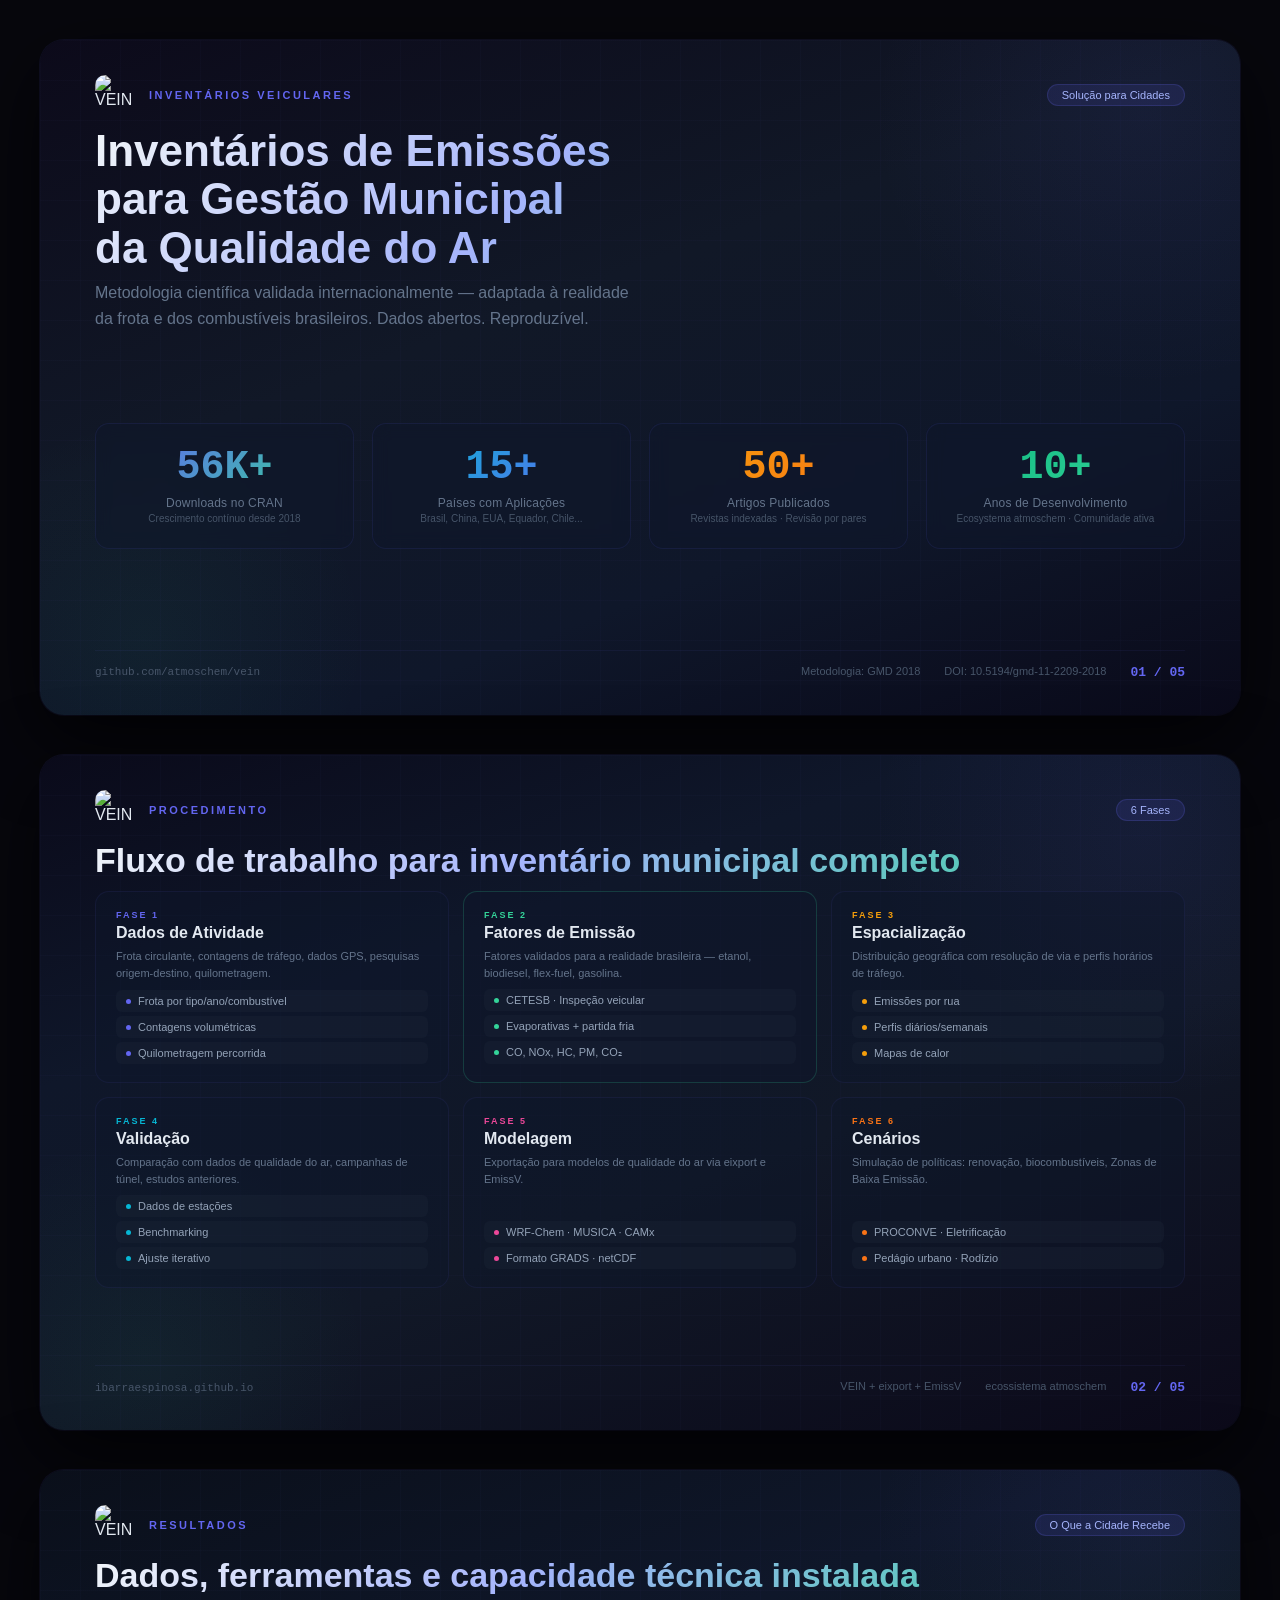
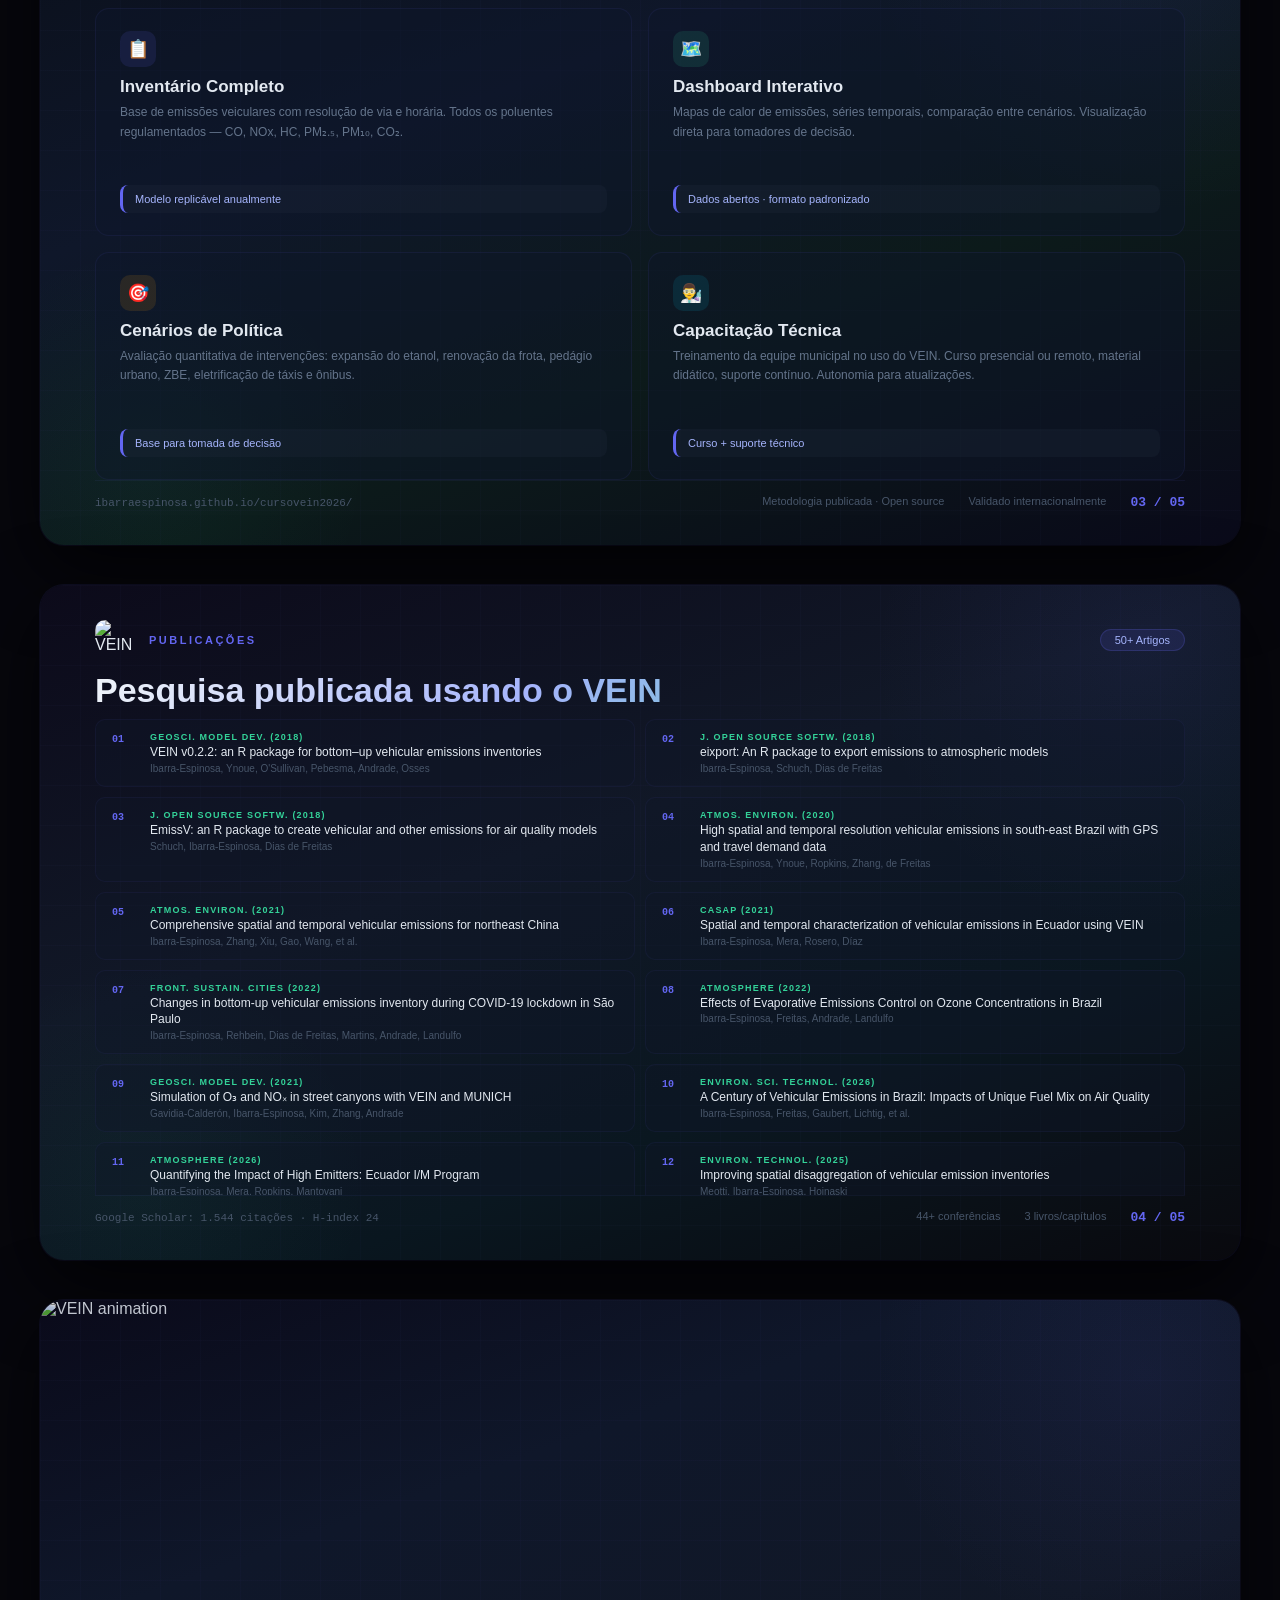
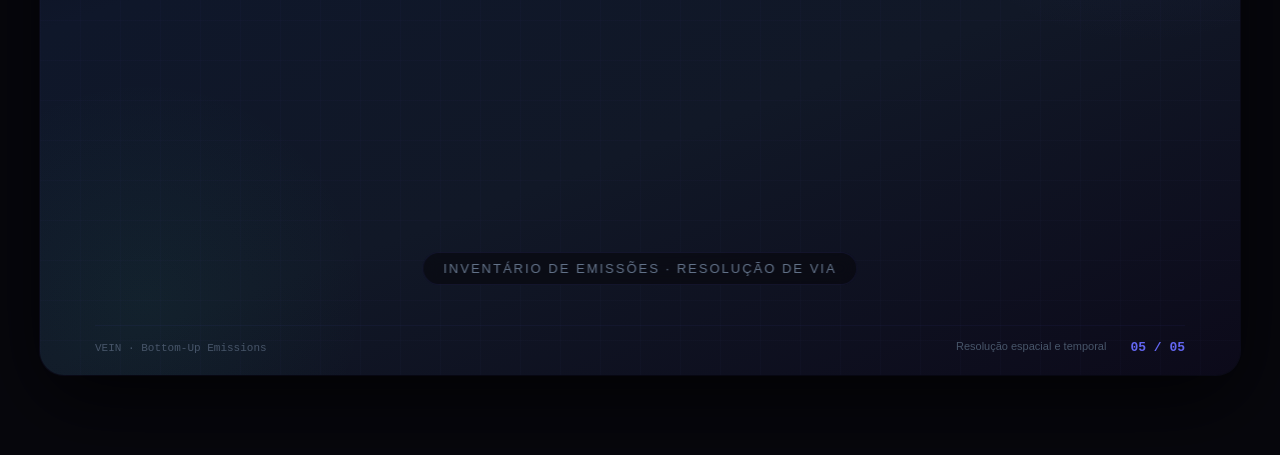
==== commit 37439cf4: "vein pres" ====
--- a/other/vein_proposta_cidades.html
+++ b/other/vein_proposta_cidades.html
@@ -463,6 +463,39 @@
   border-radius: 2px;
 }
 
+/* ---- GIF SLIDE ---- */
+.gif-slide-bg {
+  position: absolute;
+  inset: 0;
+  display: flex;
+  align-items: center;
+  justify-content: center;
+  z-index: 1;
+}
+.gif-slide-bg img {
+  width: 100%;
+  height: 100%;
+  object-fit: contain;
+  opacity: 0.85;
+}
+.gif-slide-label {
+  position: absolute;
+  bottom: 90px;
+  left: 50%;
+  transform: translateX(-50%);
+  z-index: 3;
+  font-size: 13px;
+  color: #64748b;
+  letter-spacing: 2px;
+  text-transform: uppercase;
+  font-weight: 500;
+  background: rgba(7,7,13,0.6);
+  padding: 8px 20px;
+  border-radius: 20px;
+  backdrop-filter: blur(8px);
+  border: 1px solid rgba(99,102,241,0.1);
+}
+
 @media (max-width: 1240px) {
   .slide { width: 100%; height: auto; min-height: 675px; }
 }
@@ -526,7 +559,7 @@
       <div class="footer-right">
         <span>Metodologia: GMD 2018</span>
         <span>DOI: 10.5194/gmd-11-2209-2018</span>
-        <span class="page-indicator">01 / 04</span>
+        <span class="page-indicator">01 / 05</span>
       </div>
     </div>
   </div>
@@ -627,7 +660,7 @@
       <div class="footer-right">
         <span>VEIN + eixport + EmissV</span>
         <span>ecossistema atmoschem</span>
-        <span class="page-indicator">02 / 04</span>
+        <span class="page-indicator">02 / 05</span>
       </div>
     </div>
   </div>
@@ -696,7 +729,7 @@
       <div class="footer-right">
         <span>Metodologia publicada · Open source</span>
         <span>Validado internacionalmente</span>
-        <span class="page-indicator">03 / 04</span>
+        <span class="page-indicator">03 / 05</span>
       </div>
     </div>
   </div>
@@ -837,11 +870,33 @@
       <div class="footer-right">
         <span>44+ conferências</span>
         <span>3 livros/capítulos</span>
-        <span class="page-indicator">04 / 04</span>
+        <span class="page-indicator">04 / 05</span>
       </div>
     </div>
   </div>
 </div>
 
+<!-- ================================================================ -->
+<!-- SLIDE 5 — GIF FULL -->
+<!-- ================================================================ -->
+<div class="slide slide-bg-2">
+  <div class="glow-top-right"></div>
+  <div class="glow-bottom-left"></div>
+
+  <div class="gif-slide-bg">
+    <img src="https://user-images.githubusercontent.com/27447280/234115392-b1c891ff-474d-40a3-b9a7-e816ded9bc70.gif" alt="VEIN animation">
+  </div>
+
+  <div class="gif-slide-label">Inventário de Emissões · Resolução de Via</div>
+
+  <div class="slide-footer" style="position:absolute; bottom:20px; left:55px; right:55px; z-index:3; border-top-color: rgba(99,102,241,0.05);">
+    <div class="footer-left">VEIN · Bottom-Up Emissions</div>
+    <div class="footer-right">
+      <span>Resolução espacial e temporal</span>
+      <span class="page-indicator">05 / 05</span>
+    </div>
+  </div>
+</div>
+
 </body>
 </html>
